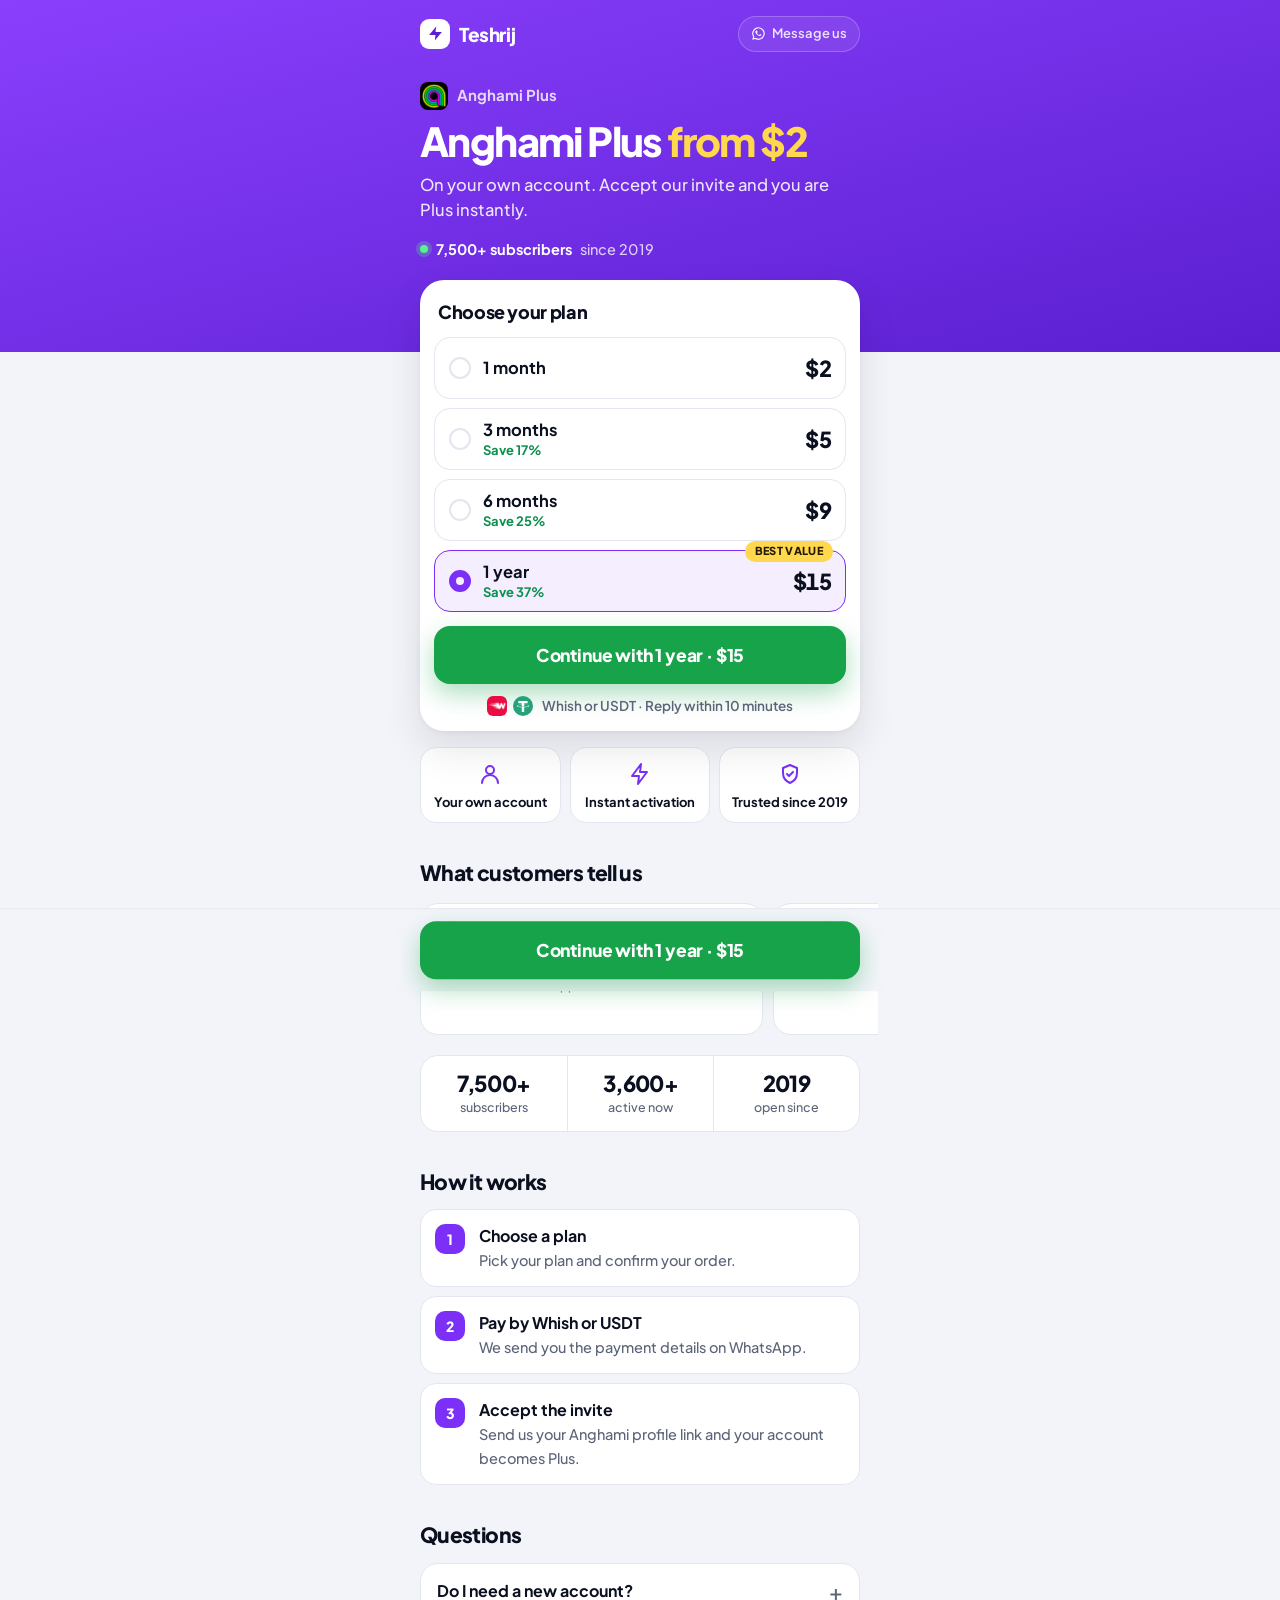
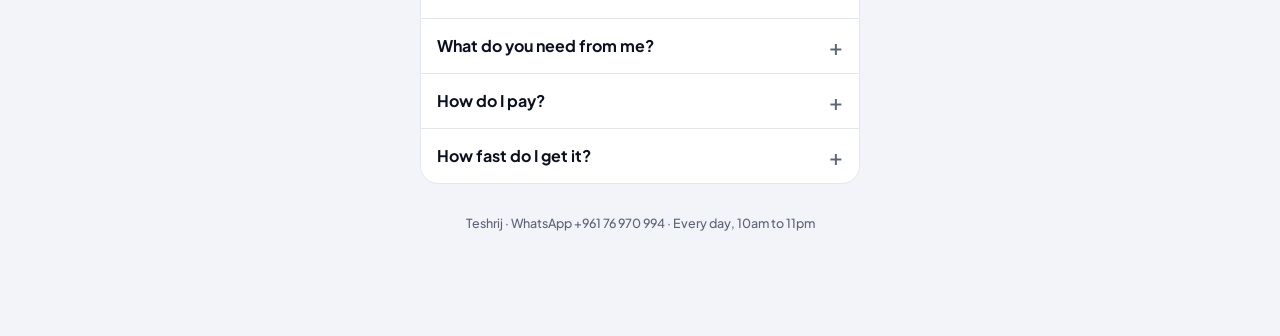
==== anghami.html @ 45667e6c "Publish Teshrij landing pages Co-Authored-By: Claude Opus 5.5 <noreply@anthropic.com>" ====
<!doctype html>
<html lang="en">
<head>
  <meta charset="utf-8">
  <meta name="viewport" content="width=device-width, initial-scale=1, viewport-fit=cover">
  <title>Anghami Plus from $2 | Teshrij</title>
  <meta name="description" content="Anghami Plus on your own account from $2: 1 month $2, 3 months $5, 6 months $9, 1 year $15. Order on WhatsApp.">
  <meta name="theme-color" content="#8a3ffc">
  <link rel="icon" href="data:image/svg+xml,%3Csvg xmlns='http://www.w3.org/2000/svg' viewBox='0 0 32 32'%3E%3Crect width='32' height='32' rx='8' fill='%230f71f2'/%3E%3Cpath transform='translate(4 4)' d='M13 2 3 14h9l-1 8 10-12h-9l1-8z' fill='%23fff'/%3E%3C/svg%3E">
  <link rel="preconnect" href="https://fonts.googleapis.com">
  <link rel="preconnect" href="https://fonts.gstatic.com" crossorigin>
  <link href="https://fonts.googleapis.com/css2?family=Plus+Jakarta+Sans:wght@500;600;700;800&display=swap" rel="stylesheet">
  <link rel="stylesheet" href="lp.css">

  <!-- TikTok Pixel Code Start (pixel "anghami") -->
  <script>
  !function (w, d, t) {
    w.TiktokAnalyticsObject=t;var ttq=w[t]=w[t]||[];ttq.methods=["page","track","identify","instances","debug","on","off","once","ready","alias","group","enableCookie","disableCookie","holdConsent","revokeConsent","grantConsent"],ttq.setAndDefer=function(t,e){t[e]=function(){t.push([e].concat(Array.prototype.slice.call(arguments,0)))}};for(var i=0;i<ttq.methods.length;i++)ttq.setAndDefer(ttq,ttq.methods[i]);ttq.instance=function(t){for(
  var e=ttq._i[t]||[],n=0;n<ttq.methods.length;n++)ttq.setAndDefer(e,ttq.methods[n]);return e},ttq.load=function(e,n){var r="https://analytics.tiktok.com/i18n/pixel/events.js",o=n&&n.partner;ttq._i=ttq._i||{},ttq._i[e]=[],ttq._i[e]._u=r,ttq._t=ttq._t||{},ttq._t[e]=+new Date,ttq._o=ttq._o||{},ttq._o[e]=n||{};n=document.createElement("script")
  ;n.type="text/javascript",n.async=!0,n.src=r+"?sdkid="+e+"&lib="+t;e=document.getElementsByTagName("script")[0];e.parentNode.insertBefore(n,e)};

    ttq.load('DBUCB0RC77UB463C5TT0');
    ttq.load('DBV30EBC77UCDH70T290'); // pixel "combined": receives everything
    ttq.page();
  }(window, document, 'ttq');
  </script>
  <!-- TikTok Pixel Code End -->
</head>
<body class="theme-anghami" data-product="anghami" data-name="Anghami Plus">
  <!-- Dark hero: who we are, what it is, what it costs, why trust us -->
  <header class="hero">
    <div class="wrap">
      <div class="top">
        <p class="brand"><span class="mark"><svg viewBox="0 0 24 24" aria-hidden="true"><path d="M13 2 3 14h9l-1 8 10-12h-9l1-8z"/></svg></span>Teshrij</p>
        <!-- the only way to chat without ordering -->
        <a class="msg" data-wa="Hello, can I know more about Anghami Plus?" href="https://wa.me/96176970994"><svg viewBox="0 0 24 24" aria-hidden="true"><path d="M12 2a10 10 0 0 0-8.6 15.1L2 22l5-1.3A10 10 0 1 0 12 2zm0 18.2c-1.5 0-3-.4-4.300-1.200l-.3-.2-3 .8.8-2.900-.2-.3A8.200 8.200 0 1 1 12 20.200zm4.500-6.100c-.2-.1-1.500-.700-1.700-.800-.2-.1-.4-.1-.6.1l-.8 1c-.1.2-.3.2-.5.1-1.400-.700-2.400-1.500-3.200-3-.2-.300 0-.4.1-.6l.4-.5.3-.5v-.5l-.8-1.900c-.2-.5-.4-.4-.6-.4h-.5c-.2 0-.5.1-.7.3-.900.900-1.100 2-.6 3.300a9.400 9.400 0 0 0 4.800 4.700c1.500.6 2.300.5 3 .3.6-.2 1.500-.800 1.700-1.400.1-.3.100-.6 0-.7l-.3-.2z"/></svg><span>Message us</span></a>
      </div>
      <p class="product"><img src="img/anghami.png" alt="" width="28" height="28">Anghami Plus</p>
      <h1>Anghami Plus <em>from $2</em></h1>
      <p class="lead">On your own account. Accept our invite and you are Plus instantly.</p>
      <p class="trust"><span class="dotlive"></span><b>7,500+ subscribers</b> since 2019</p>
    </div>
  </header>

  <main class="wrap">
    <!-- The plan card overlaps the hero, so prices are on the first screen -->
    <section class="buy" id="plans">
      <h2>Choose your plan</h2>
      <div class="plans" id="prices">
        <label class="plan">
          <input type="radio" name="plan" data-item="Anghami Plus (1 month, $2)" data-plan="1 month" data-short="1 month" data-value="2">
          <span class="box"><span class="dot"></span><span class="name">1 month</span><span class="price">$2</span></span>
        </label>
        <label class="plan">
          <input type="radio" name="plan" data-item="Anghami Plus (3 months, $5)" data-plan="3 months" data-short="3 months" data-value="5">
          <span class="box"><span class="dot"></span><span class="name">3 months<small class="save">Save 17%</small></span><span class="price">$5</span></span>
        </label>
        <label class="plan">
          <input type="radio" name="plan" data-item="Anghami Plus (6 months, $9)" data-plan="6 months" data-short="6 months" data-value="9">
          <span class="box"><span class="dot"></span><span class="name">6 months<small class="save">Save 25%</small></span><span class="price">$9</span></span>
        </label>
        <label class="plan">
          <input type="radio" name="plan" data-item="Anghami Plus (1 year, $15)" data-plan="1 year" data-short="1 year" data-value="15" checked>
          <span class="box"><span class="tag">Best value</span><span class="dot"></span><span class="name">1 year<small class="save">Save 37%</small></span><span class="price">$15</span></span>
        </label>
      </div>
      <button type="button" class="cta go" id="go">Continue</button>
      <p class="assure"><img src="img/whish.png" alt="" width="20" height="20"><img src="img/usdt.svg" alt="" width="20" height="20"><span>Whish or USDT · Reply within 10 minutes</span></p>
    </section>

    <ul class="benefits">
      <li><svg viewBox="0 0 24 24" aria-hidden="true"><circle cx="12" cy="8" r="4"/><path d="M4 21a8 8 0 0 1 16 0"/></svg><span>Your own account</span></li>
      <li><svg viewBox="0 0 24 24" aria-hidden="true"><path d="M13 2L4 14h7l-1 8 9-12h-7l1-8z"/></svg><span>Instant activation</span></li>
      <li><svg viewBox="0 0 24 24" aria-hidden="true"><path d="M12 3l7 3v5c0 4.5-3 8.3-7 10-4-1.7-7-5.5-7-10V6l7-3z"/><path d="M9 12l2 2 4-4"/></svg><span>Trusted since 2019</span></li>
    </ul>

    <h2>What customers tell us</h2>
    <!-- real messages from customers in our WhatsApp chats, names left out -->
    <div class="reviews">
      <figure><blockquote>Best customer service ever</blockquote><figcaption>Customer on WhatsApp · Oct 2025</figcaption></figure>
      <figure><blockquote>I really love your service, it's amazing</blockquote><figcaption>Customer on WhatsApp · Oct 2026</figcaption></figure>
      <figure><blockquote>Good customer service, I congratulate you. Very fast replies</blockquote><figcaption>Customer on WhatsApp · Jun 2026</figcaption></figure>
      <figure><blockquote>It's perfect, I am so glad for this membership</blockquote><figcaption>Customer on WhatsApp · Oct 2026</figcaption></figure>
    </div>

    <ul class="proof">
      <li><b>7,500+</b><span>subscribers</span></li>
      <li><b>3,600+</b><span>active now</span></li>
      <li><b>2019</b><span>open since</span></li>
    </ul>

    <h2>How it works</h2>
    <ol class="steps">
      <li><b>Choose a plan</b><span>Pick your plan and confirm your order.</span></li>
      <li><b>Pay by Whish or USDT</b><span>We send you the payment details on WhatsApp.</span></li>
      <li><b>Accept the invite</b><span>Send us your Anghami profile link and your account becomes Plus.</span></li>
    </ol>

    <h2>Questions</h2>
    <div class="faq">
      <details><summary>Do I need a new account?</summary><p>No. Plus is added to your own Anghami account.</p></details>
      <details><summary>What do you need from me?</summary><p>Only your Anghami profile link. We send you an invite, you accept it, and your account becomes Plus.</p></details>
      <details><summary>How do I pay?</summary><p>By Whish or USDT. We send you the payment details on WhatsApp.</p></details>
      <details><summary>How fast do I get it?</summary><p>We reply within 10 minutes between 10am and 11pm, and we send the invite right after payment.</p></details>
    </div>

    <footer>Teshrij · WhatsApp +961 76 970 994 · Every day, 10am to 11pm</footer>
  </main>

  <!-- the same button again, once the plan card's button is out of view -->
  <div class="bar hide" id="bar"><button type="button" class="cta go">Continue</button></div>

  <!-- order confirmation: the order is sent only after a payment method is chosen -->
  <div class="sheet" id="sheet" hidden>
    <div class="sheet-card" role="dialog" aria-modal="true" aria-labelledby="sheet-title">
      <h3 id="sheet-title">Confirm your order</h3>
      <p class="sum"><span id="s-item"></span><b id="s-price"></b></p>
      <p class="label">Pay with</p>
      <div class="pays" id="pays">
        <label><input type="radio" name="pay" value="Whish"><span><img src="img/whish.png" alt="" width="28" height="28">Whish</span></label>
        <label><input type="radio" name="pay" value="USDT"><span><img src="img/usdt.svg" alt="" width="28" height="28">USDT</span></label>
      </div>
      <p class="agree" id="s-agree"></p>
      <a id="send" class="cta wa off">
        <svg viewBox="0 0 24 24" aria-hidden="true"><path d="M12 2a10 10 0 0 0-8.6 15.1L2 22l5-1.3A10 10 0 1 0 12 2zm0 18.2c-1.5 0-3-.4-4.300-1.200l-.3-.2-3 .8.8-2.900-.2-.3A8.200 8.200 0 1 1 12 20.200zm4.500-6.100c-.2-.1-1.500-.700-1.700-.800-.2-.1-.4-.1-.6.1l-.8 1c-.1.2-.3.2-.5.1-1.400-.700-2.400-1.500-3.200-3-.2-.300 0-.4.1-.6l.4-.5.3-.5v-.5l-.8-1.900c-.2-.5-.4-.4-.6-.4h-.5c-.2 0-.5.1-.7.3-.900.900-1.100 2-.6 3.300a9.400 9.400 0 0 0 4.800 4.700c1.500.6 2.300.5 3 .3.6-.2 1.500-.800 1.700-1.400.1-.3.100-.6 0-.7l-.3-.2z"/></svg>
        <span>Confirm order on WhatsApp</span>
      </a>
      <button type="button" id="back" class="back">Back</button>
    </div>
  </div>

  <script src="lp.js"></script>
</body>
</html>
---- lp.css ----
/* Teshrij landing pages. Phone first. A dark hero carries the offer; the plan card overlaps it so the
   prices are on the first screen. <body class="theme-gpt | theme-anghami"> sets the product colours. */
:root {
  --bg: #f3f4f9;
  --card: #ffffff;
  --text: #0b1020;
  --muted: #5b6478;
  --line: #e3e6ef;
  --hero: #070a13;
  --wa: #16a34a;
  --price: #ffd84d;
  --good: #0b8f4d;
  --shadow: 0 2px 4px rgba(11, 16, 32, 0.04), 0 18px 40px rgba(11, 16, 32, 0.10);
  --font: "Plus Jakarta Sans", system-ui, -apple-system, "Segoe UI", Roboto, sans-serif;
}
/* one clear colour per page for the hero; green for the action, yellow for the price, on every page */
.theme-gpt { --a1: #1a7bff; --a2: #0a45c9; --accent: #0f71f2; --tint: rgba(15, 113, 242, 0.08); }
.theme-anghami { --a1: #8a3ffc; --a2: #5b1fd1; --accent: #7b2ff7; --tint: rgba(123, 47, 247, 0.08); }

@media (prefers-color-scheme: dark) {
  :root { --bg: #070a13; --card: #121a2c; --text: #f3f5fa; --muted: #98a2b7; --line: #25304a; --good: #3ddc84; --shadow: 0 18px 40px rgba(0, 0, 0, 0.45); }
  .theme-gpt { --accent: #5aa2ff; --tint: rgba(90, 162, 255, 0.14); }
  .theme-anghami { --accent: #b68cff; --tint: rgba(182, 140, 255, 0.14); }
}

* { box-sizing: border-box; margin: 0; -webkit-tap-highlight-color: transparent; }
html { scroll-behavior: smooth; }
body {
  background: var(--bg);
  color: var(--text);
  font: 500 16px/1.5 var(--font);
  -webkit-text-size-adjust: 100%;
  -webkit-font-smoothing: antialiased;
  min-height: 100vh;
  padding-bottom: calc(104px + env(safe-area-inset-bottom)); /* room for the bottom bar */
}
.wrap { max-width: 476px; margin: 0 auto; padding: 0 18px; }
button { font: inherit; }

/* ---- hero ---- */
.hero {
  background: linear-gradient(165deg, var(--a1), var(--a2));
  color: #fff;
  padding: 16px 0 92px;
}
.top { display: flex; align-items: center; justify-content: space-between; gap: 12px; }
.brand { display: flex; align-items: center; gap: 9px; font-weight: 800; font-size: 19px; letter-spacing: -0.02em; }
.brand .mark { display: grid; place-items: center; width: 30px; height: 30px; border-radius: 9px; background: #fff; }
.brand svg { width: 17px; height: 17px; fill: var(--a2); }
.msg {
  display: inline-flex; align-items: center; gap: 6px; padding: 7px 12px; border-radius: 99px;
  border: 1px solid rgba(255, 255, 255, 0.22); background: rgba(255, 255, 255, 0.08);
  color: rgba(255, 255, 255, 0.85); font-size: 13px; font-weight: 600; text-decoration: none;
}
.msg svg { width: 15px; height: 15px; fill: #fff; }
.product { display: flex; align-items: center; gap: 9px; margin-top: 30px; font-weight: 700; font-size: 15px; color: rgba(255, 255, 255, 0.8); }
.product img { width: 28px; height: 28px; border-radius: 8px; }
h1 { margin-top: 10px; font-size: 40px; line-height: 1.04; letter-spacing: -0.04em; font-weight: 800; text-wrap: balance; }
.hero .top + h1 { margin-top: 30px; }
h1 em { font-style: normal; color: var(--price); }
h1 .kind { display: block; }
.lead { margin-top: 12px; font-size: 16.5px; color: rgba(255, 255, 255, 0.88); text-wrap: pretty; }
.trust { display: flex; align-items: center; gap: 8px; margin-top: 16px; font-size: 14.5px; color: rgba(255, 255, 255, 0.78); }
.trust b { color: #fff; font-weight: 700; }
.dotlive { width: 8px; height: 8px; border-radius: 50%; background: #5cf08f; box-shadow: 0 0 0 4px rgba(92, 240, 143, 0.25); }

/* ---- plan card (overlaps the hero) ---- */
.buy { position: relative; margin-top: -72px; padding: 18px 14px 14px; background: var(--card); border-radius: 24px; box-shadow: var(--shadow); }
.buy h2 { margin: 0 4px; font-size: 18px; font-weight: 800; letter-spacing: -0.02em; text-transform: none; color: var(--text); }
.plans { margin-top: 12px; display: grid; gap: 9px; }
.plan { display: block; position: relative; cursor: pointer; }
.plan input { position: absolute; inset: 0; width: 100%; height: 100%; margin: 0; opacity: 0; cursor: pointer; }
.plan .box {
  position: relative; display: flex; align-items: center; gap: 12px; min-height: 62px; padding: 10px 14px;
  border: 1.5px solid var(--line); border-radius: 16px; transition: border-color 0.15s, background-color 0.15s;
}
.plan .dot { flex: none; width: 22px; height: 22px; border-radius: 50%; border: 2px solid var(--line); transition: border-color 0.15s, border-width 0.15s; }
.plan .name { flex: 1; min-width: 0; font-weight: 700; font-size: 16.5px; line-height: 1.25; }
.plan .name small { display: block; font-weight: 500; font-size: 13px; color: var(--muted); margin-top: 1px; }
.plan .name .save { color: var(--good); font-weight: 700; }
.plan .price { font-weight: 800; font-size: 22px; letter-spacing: -0.03em; font-variant-numeric: tabular-nums; }
.plan .tag {
  position: absolute; top: -10px; right: 12px; padding: 2px 10px; border-radius: 99px;
  background: var(--price); color: #231a00; font-size: 11px; font-weight: 800; letter-spacing: 0.03em; text-transform: uppercase;
}
.plan input:checked + .box { border-color: var(--accent); background: var(--tint); }
.plan input:checked + .box .dot { border-color: var(--accent); border-width: 7px; }
.plan input:focus-visible + .box { outline: 2px solid var(--accent); outline-offset: 2px; }
.or { margin: 6px 4px -2px; font-size: 13px; font-weight: 700; color: var(--muted); }

/* ---- buttons ---- */
.cta {
  display: flex; align-items: center; justify-content: center; gap: 10px; width: 100%; min-height: 58px; padding: 0 16px;
  border: 0; border-radius: 16px; cursor: pointer; text-decoration: none;
  background: var(--wa); color: #fff;
  font-weight: 800; font-size: 17.5px; letter-spacing: -0.01em;
  box-shadow: 0 10px 24px rgba(22, 163, 74, 0.35);
  transition: transform 0.1s;
}
.cta:active { transform: scale(0.98); }
.cta svg { flex: none; width: 24px; height: 24px; fill: currentColor; }
.buy .cta { margin-top: 14px; }
.cta.off { background: var(--line); color: var(--muted); box-shadow: none; }
.cta.off svg { display: none; }
.assure { display: flex; align-items: center; justify-content: center; gap: 6px; margin-top: 12px; color: var(--muted); font-size: 13.5px; font-weight: 600; }
.assure img { width: 20px; height: 20px; border-radius: 6px; }
.assure span { margin-left: 3px; }

/* ---- benefits ---- */
.benefits { list-style: none; padding: 0; margin-top: 16px; display: grid; grid-template-columns: repeat(3, 1fr); gap: 9px; }
.benefits li { padding: 14px 8px 12px; background: var(--card); border: 1px solid var(--line); border-radius: 16px; text-align: center; font-size: 13px; font-weight: 700; line-height: 1.3; }
.benefits svg { display: block; width: 24px; height: 24px; margin: 0 auto 8px; fill: none; stroke: var(--accent); stroke-width: 2; stroke-linecap: round; stroke-linejoin: round; }

/* ---- section titles ---- */
main > h2 { margin-top: 34px; font-size: 21px; font-weight: 800; letter-spacing: -0.03em; }

/* ---- reviews: swipe sideways ---- */
.reviews { display: flex; gap: 10px; margin: 12px -18px 0; padding: 2px 18px 6px; overflow-x: auto; scroll-snap-type: x mandatory; scrollbar-width: none; }
.reviews::-webkit-scrollbar { display: none; }
.reviews figure { flex: 0 0 78%; scroll-snap-align: center; padding: 16px; background: var(--card); border: 1px solid var(--line); border-radius: 18px; }
.reviews figure::before { content: "\201C"; display: block; height: 26px; font-size: 44px; line-height: 1; font-weight: 800; color: var(--accent); }
.reviews blockquote { font-weight: 700; font-size: 16px; line-height: 1.4; }
.reviews figcaption { margin-top: 8px; color: var(--muted); font-size: 12.5px; }

/* ---- numbers ---- */
.proof { list-style: none; padding: 0; margin-top: 14px; display: grid; grid-template-columns: repeat(3, 1fr); background: var(--card); border: 1px solid var(--line); border-radius: 18px; }
.proof li { padding: 14px 6px; text-align: center; }
.proof li + li { border-left: 1px solid var(--line); }
.proof b { display: block; font-size: 22px; font-weight: 800; letter-spacing: -0.03em; line-height: 1.2; }
.proof span { display: block; color: var(--muted); font-size: 12.5px; margin-top: 2px; }

/* ---- how it works ---- */
.steps { list-style: none; padding: 0; margin-top: 12px; display: grid; gap: 9px; counter-reset: step; }
.steps li { position: relative; padding: 14px 16px 14px 58px; background: var(--card); border: 1px solid var(--line); border-radius: 16px; counter-increment: step; }
.steps li::before {
  content: counter(step); position: absolute; left: 14px; top: 14px; width: 30px; height: 30px; border-radius: 10px;
  background: var(--accent); color: #fff; font-weight: 800; font-size: 14px; display: grid; place-items: center;
}
.steps b { display: block; font-weight: 700; }
.steps span { color: var(--muted); font-size: 14.5px; }

/* ---- questions ---- */
.faq { margin-top: 12px; background: var(--card); border: 1px solid var(--line); border-radius: 18px; overflow: hidden; }
.faq details + details { border-top: 1px solid var(--line); }
.faq summary { display: flex; align-items: center; justify-content: space-between; gap: 12px; padding: 15px 16px; font-weight: 700; cursor: pointer; list-style: none; }
.faq summary::-webkit-details-marker { display: none; }
.faq summary::after { content: "+"; flex: none; color: var(--muted); font-size: 22px; font-weight: 500; line-height: 1; }
.faq details[open] summary::after { content: "\2212"; }
.faq p { padding: 0 16px 16px; color: var(--muted); font-size: 15px; }

footer { margin-top: 30px; color: var(--muted); font-size: 12.5px; text-align: center; }

/* ---- services list ---- */
.list.services { padding: 6px 4px; }
.row { display: flex; align-items: center; gap: 12px; min-height: 62px; padding: 9px 12px; text-decoration: none; color: inherit; border-radius: 14px; }
.row + .row { border-top: 1px solid var(--line); border-radius: 0; }
.row:active { background: var(--tint); }
.row img { flex: none; width: 40px; height: 40px; border-radius: 11px; object-fit: cover; box-shadow: 0 0 0 1px var(--line); }
.row .name { flex: 1; min-width: 0; font-weight: 700; font-size: 16.5px; line-height: 1.25; }
.row .name small { display: block; font-weight: 500; font-size: 13px; color: var(--muted); }
.row .go { flex: none; padding: 7px 12px; border-radius: 99px; background: var(--tint); color: var(--accent); font-weight: 700; font-size: 13.5px; }
.row[data-wa] .go { padding: 7px 9px; background: rgba(31, 170, 85, 0.12); color: var(--good); font-size: 12px; white-space: nowrap; }
/* the long WhatsApp label needs room on narrow phones */
.list.services .row { gap: 10px; padding: 9px 8px; }
.list.services .row img { width: 36px; height: 36px; border-radius: 10px; }
.list.services .row .name { font-size: 15.5px; }

/* ---- bottom bar ---- */
.bar {
  position: fixed; left: 0; right: 0; bottom: 0; z-index: 5;
  padding: 12px 18px calc(12px + env(safe-area-inset-bottom));
  background: var(--bg); border-top: 1px solid var(--line); transition: transform 0.2s ease-out;
}
.bar.hide { transform: translateY(110%); }
.bar > * { max-width: 440px; margin-left: auto; margin-right: auto; }

/* ---- order confirmation (bottom sheet) ---- */
[hidden] { display: none !important; }
.sheet { position: fixed; inset: 0; z-index: 10; display: flex; align-items: flex-end; justify-content: center; background: rgba(4, 6, 12, 0.62); animation: fade 0.15s; }
.sheet-card { width: 100%; max-width: 476px; padding: 24px 18px calc(12px + env(safe-area-inset-bottom)); background: var(--card); border-radius: 26px 26px 0 0; animation: rise 0.22s ease-out; }
.sheet h3 { font-size: 22px; font-weight: 800; letter-spacing: -0.03em; }
.sum { display: flex; align-items: center; justify-content: space-between; gap: 12px; margin-top: 14px; padding: 14px 16px; border-radius: 16px; background: var(--tint); font-weight: 700; }
.sum b { font-size: 26px; font-weight: 800; letter-spacing: -0.03em; }
.label { margin-top: 18px; font-weight: 800; }
.pays { display: grid; grid-template-columns: 1fr 1fr; gap: 10px; margin-top: 8px; }
.pays.nudge { animation: nudge 0.4s; }
.pays label { position: relative; cursor: pointer; }
.pays input { position: absolute; inset: 0; width: 100%; height: 100%; margin: 0; opacity: 0; cursor: pointer; }
.pays span { display: flex; align-items: center; justify-content: center; gap: 9px; min-height: 58px; border: 1.5px solid var(--line); border-radius: 16px; font-weight: 800; font-size: 17px; }
.pays img { width: 28px; height: 28px; border-radius: 8px; }
.pays input:checked + span { border-color: var(--accent); background: var(--tint); }
.pays input:focus-visible + span { outline: 2px solid var(--accent); outline-offset: 2px; }
.agree { margin: 14px 0 12px; color: var(--muted); font-size: 14px; text-align: center; }
.back { display: block; width: 100%; margin-top: 4px; padding: 12px; background: none; border: 0; color: var(--muted); font-size: 15px; font-weight: 700; cursor: pointer; }
@keyframes fade { from { opacity: 0; } }
@keyframes rise { from { transform: translateY(24px); opacity: 0; } }
@keyframes nudge { 25% { transform: translateX(-6px); } 75% { transform: translateX(6px); } }

@media (prefers-reduced-motion: reduce) {
  * { animation: none !important; transition: none !important; }
  html { scroll-behavior: auto; }
}
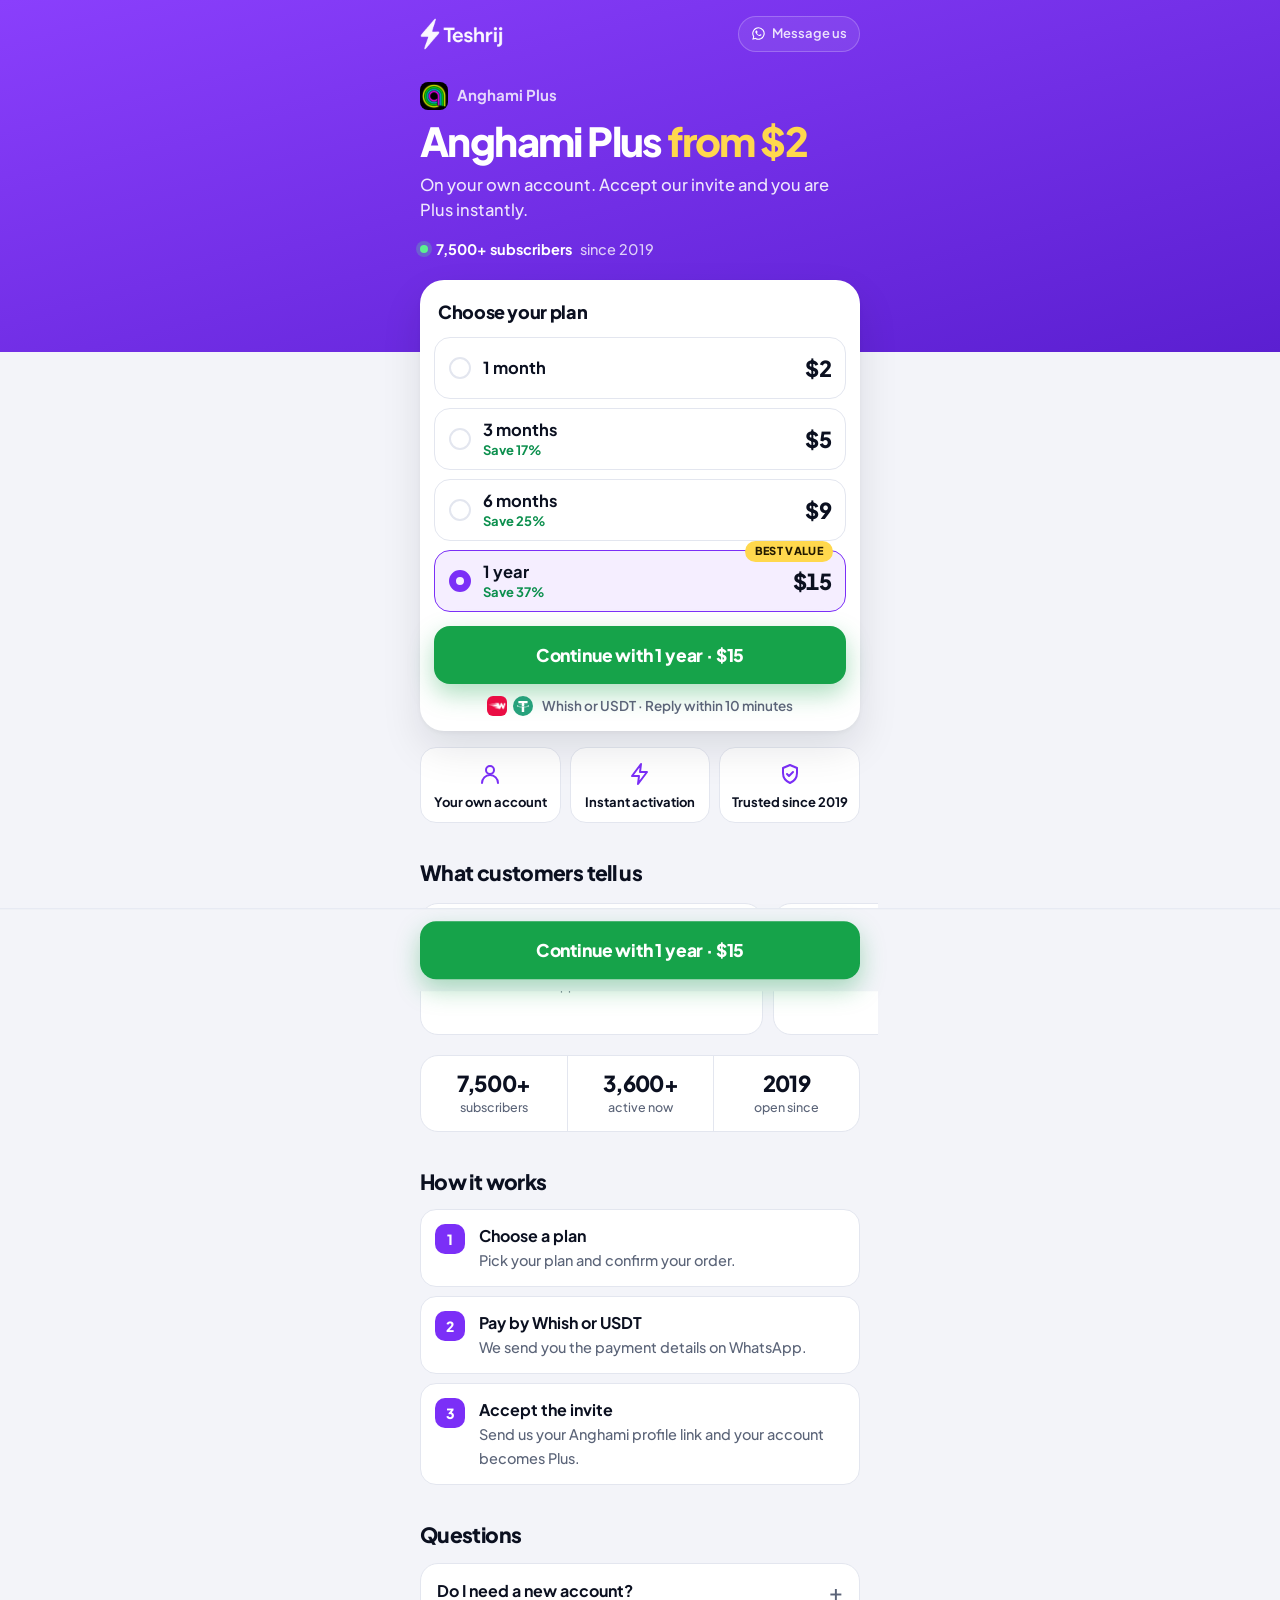
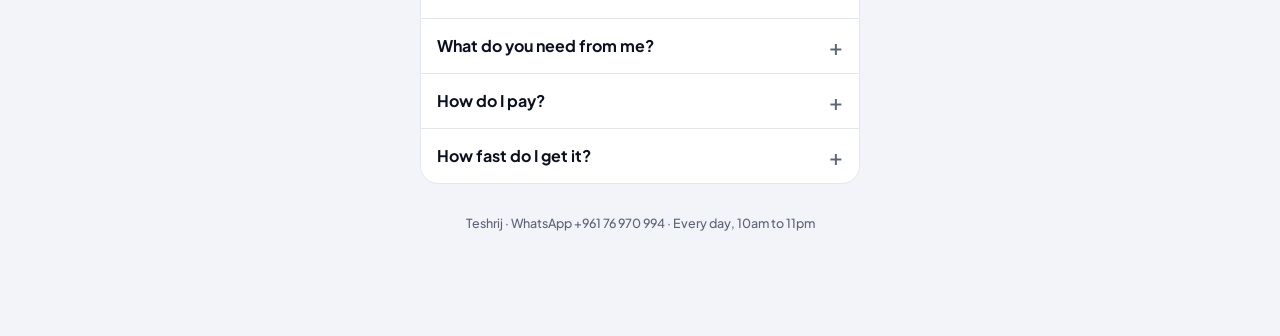
==== commit 878e77c0: "Services page without brand logos or prices, shared plans labelled, real logo - services.html / inde" ====
--- a/anghami.html
+++ b/anghami.html
@@ -31,7 +31,7 @@
   <header class="hero">
     <div class="wrap">
       <div class="top">
-        <p class="brand"><span class="mark"><svg viewBox="0 0 24 24" aria-hidden="true"><path d="M13 2 3 14h9l-1 8 10-12h-9l1-8z"/></svg></span>Teshrij</p>
+        <p class="brand"><img class="logo" src="img/teshrij-logo-white.png" alt="Teshrij" width="83" height="32"></p>
         <!-- the only way to chat without ordering -->
         <a class="msg" data-wa="Hello, can I know more about Anghami Plus?" href="https://wa.me/96176970994"><svg viewBox="0 0 24 24" aria-hidden="true"><path d="M12 2a10 10 0 0 0-8.6 15.1L2 22l5-1.3A10 10 0 1 0 12 2zm0 18.2c-1.5 0-3-.4-4.300-1.200l-.3-.2-3 .8.8-2.900-.2-.3A8.200 8.200 0 1 1 12 20.200zm4.500-6.100c-.2-.1-1.500-.700-1.700-.800-.2-.1-.4-.1-.6.1l-.8 1c-.1.2-.3.2-.5.1-1.400-.700-2.400-1.500-3.200-3-.2-.300 0-.4.1-.6l.4-.5.3-.5v-.5l-.8-1.900c-.2-.5-.4-.4-.6-.4h-.5c-.2 0-.5.1-.7.3-.900.900-1.100 2-.6 3.300a9.400 9.400 0 0 0 4.800 4.700c1.500.6 2.300.5 3 .3.6-.2 1.500-.800 1.700-1.400.1-.3.100-.6 0-.7l-.3-.2z"/></svg><span>Message us</span></a>
       </div>
--- a/lp.css
+++ b/lp.css
@@ -47,6 +47,7 @@
 .brand { display: flex; align-items: center; gap: 9px; font-weight: 800; font-size: 19px; letter-spacing: -0.02em; }
 .brand .mark { display: grid; place-items: center; width: 30px; height: 30px; border-radius: 9px; background: #fff; }
 .brand svg { width: 17px; height: 17px; fill: var(--a2); }
+.brand .logo { display: block; height: 32px; width: auto; }
 .msg {
   display: inline-flex; align-items: center; gap: 6px; padding: 7px 12px; border-radius: 99px;
   border: 1px solid rgba(255, 255, 255, 0.22); background: rgba(255, 255, 255, 0.08);
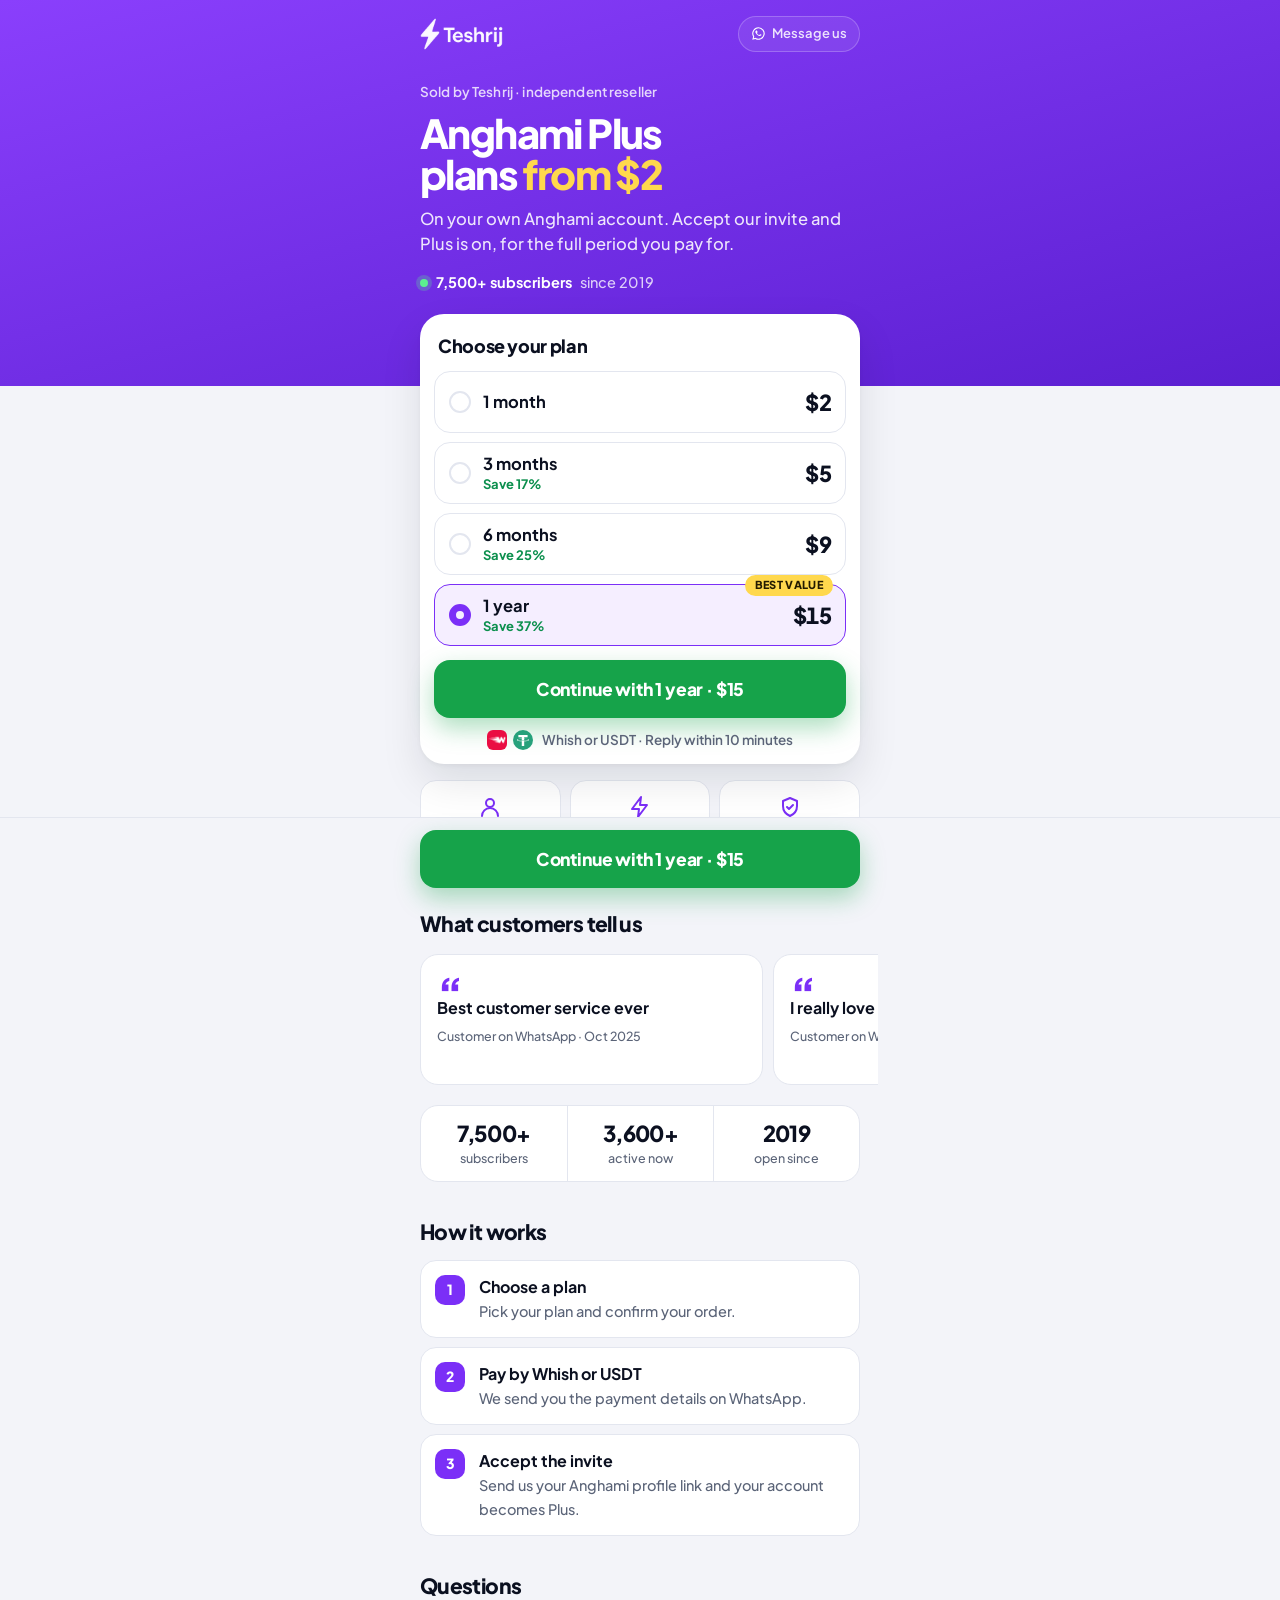
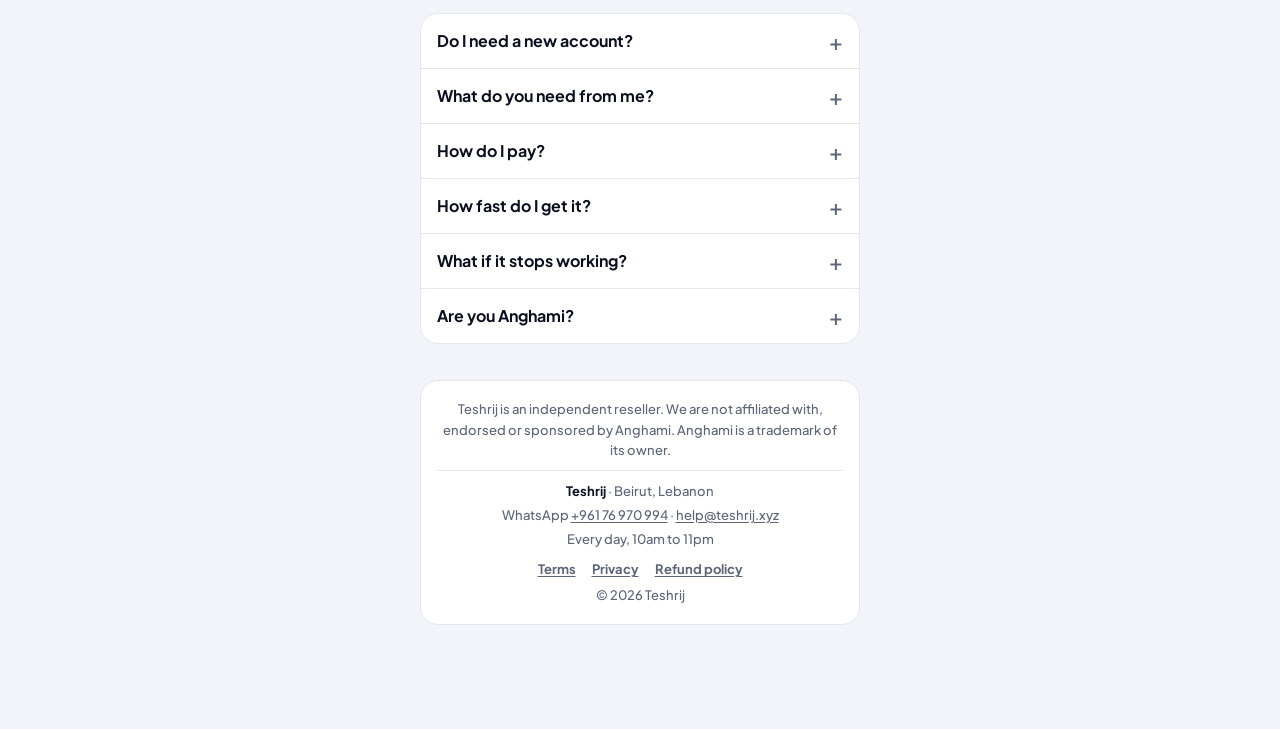
==== commit 238a3ac9: "Landing pages: TikTok ad policy pass No third-party logos, Teshrij-first titles, independent-reselle" ====
--- a/anghami.html
+++ b/anghami.html
@@ -3,8 +3,8 @@
 <head>
   <meta charset="utf-8">
   <meta name="viewport" content="width=device-width, initial-scale=1, viewport-fit=cover">
-  <title>Anghami Plus from $2 | Teshrij</title>
-  <meta name="description" content="Anghami Plus on your own account from $2: 1 month $2, 3 months $5, 6 months $9, 1 year $15. Order on WhatsApp.">
+  <title>Teshrij | Anghami Plus plans from $2</title>
+  <meta name="description" content="Teshrij, an independent reseller in Beirut since 2019. Anghami Plus on your own account: 1 month $2, 3 months $5, 6 months $9, 1 year $15. Order on WhatsApp.">
   <meta name="theme-color" content="#8a3ffc">
   <link rel="icon" href="data:image/svg+xml,%3Csvg xmlns='http://www.w3.org/2000/svg' viewBox='0 0 32 32'%3E%3Crect width='32' height='32' rx='8' fill='%230f71f2'/%3E%3Cpath transform='translate(4 4)' d='M13 2 3 14h9l-1 8 10-12h-9l1-8z' fill='%23fff'/%3E%3C/svg%3E">
   <link rel="preconnect" href="https://fonts.googleapis.com">
@@ -25,6 +25,15 @@
   }(window, document, 'ttq');
   </script>
   <!-- TikTok Pixel Code End -->
+  <!-- Meta Pixel OFF since 2026-11-23 (owner): Meta gets only WhatsApp-ad messages and sales, server side.
+  <script>
+  !function(f,b,e,v,n,t,s){if(f.fbq)return;n=f.fbq=function(){n.callMethod?
+  n.callMethod.apply(n,arguments):n.queue.push(arguments)};if(!f._fbq)f._fbq=n;
+  n.push=n;n.loaded=!0;n.version='2.0';n.queue=[];t=b.createElement(e);t.async=!0;
+  t.src=v;s=b.getElementsByTagName(e)[0];s.parentNode.insertBefore(t,s)}(window,
+  document,'script','https://connect.facebook.net/en_US/fbevents.js');
+  </script>
+  -->
 </head>
 <body class="theme-anghami" data-product="anghami" data-name="Anghami Plus">
   <!-- Dark hero: who we are, what it is, what it costs, why trust us -->
@@ -35,9 +44,9 @@
         <!-- the only way to chat without ordering -->
         <a class="msg" data-wa="Hello, can I know more about Anghami Plus?" href="https://wa.me/96176970994"><svg viewBox="0 0 24 24" aria-hidden="true"><path d="M12 2a10 10 0 0 0-8.6 15.1L2 22l5-1.3A10 10 0 1 0 12 2zm0 18.2c-1.5 0-3-.4-4.300-1.200l-.3-.2-3 .8.8-2.900-.2-.3A8.200 8.200 0 1 1 12 20.200zm4.500-6.100c-.2-.1-1.500-.700-1.700-.800-.2-.1-.4-.1-.6.1l-.8 1c-.1.2-.3.2-.5.1-1.400-.700-2.400-1.500-3.200-3-.2-.300 0-.4.1-.6l.4-.5.3-.5v-.5l-.8-1.900c-.2-.5-.4-.4-.6-.4h-.5c-.2 0-.5.1-.7.3-.900.900-1.100 2-.6 3.300a9.400 9.400 0 0 0 4.800 4.700c1.500.6 2.300.5 3 .3.6-.2 1.500-.800 1.700-1.400.1-.3.100-.6 0-.7l-.3-.2z"/></svg><span>Message us</span></a>
       </div>
-      <p class="product"><img src="img/anghami.png" alt="" width="28" height="28">Anghami Plus</p>
-      <h1>Anghami Plus <em>from $2</em></h1>
-      <p class="lead">On your own account. Accept our invite and you are Plus instantly.</p>
+      <p class="product">Sold by Teshrij · independent reseller</p>
+      <h1>Anghami Plus plans <em>from $2</em></h1>
+      <p class="lead">On your own Anghami account. Accept our invite and Plus is on, for the full period you pay for.</p>
       <p class="trust"><span class="dotlive"></span><b>7,500+ subscribers</b> since 2019</p>
     </div>
   </header>
@@ -70,7 +79,7 @@
 
     <ul class="benefits">
       <li><svg viewBox="0 0 24 24" aria-hidden="true"><circle cx="12" cy="8" r="4"/><path d="M4 21a8 8 0 0 1 16 0"/></svg><span>Your own account</span></li>
-      <li><svg viewBox="0 0 24 24" aria-hidden="true"><path d="M13 2L4 14h7l-1 8 9-12h-7l1-8z"/></svg><span>Instant activation</span></li>
+      <li><svg viewBox="0 0 24 24" aria-hidden="true"><path d="M13 2L4 14h7l-1 8 9-12h-7l1-8z"/></svg><span>On once you accept</span></li>
       <li><svg viewBox="0 0 24 24" aria-hidden="true"><path d="M12 3l7 3v5c0 4.5-3 8.3-7 10-4-1.7-7-5.5-7-10V6l7-3z"/><path d="M9 12l2 2 4-4"/></svg><span>Trusted since 2019</span></li>
     </ul>
 
@@ -102,9 +111,18 @@
       <details><summary>What do you need from me?</summary><p>Only your Anghami profile link. We send you an invite, you accept it, and your account becomes Plus.</p></details>
       <details><summary>How do I pay?</summary><p>By Whish or USDT. We send you the payment details on WhatsApp.</p></details>
       <details><summary>How fast do I get it?</summary><p>We reply within 10 minutes between 10am and 11pm, and we send the invite right after payment.</p></details>
+      <details><summary>What if it stops working?</summary><p>Message us. For the whole period you paid for, we fix it, send a new invite, or add the days you lost. See our <a href="refund.html">refund policy</a>.</p></details>
+      <details><summary>Are you Anghami?</summary><p>No. Teshrij is an independent reseller based in Beirut. We are not affiliated with, endorsed or sponsored by Anghami.</p></details>
     </div>
 
-    <footer>Teshrij · WhatsApp +961 76 970 994 · Every day, 10am to 11pm</footer>
+    <footer class="site">
+      <p class="disclaimer">Teshrij is an independent reseller. We are not affiliated with, endorsed or sponsored by Anghami. Anghami is a trademark of its owner.</p>
+      <p><b>Teshrij</b> · Beirut, Lebanon</p>
+      <p>WhatsApp <a href="https://wa.me/96176970994">+961 76 970 994</a> · <a href="mailto:help@teshrij.xyz">help@teshrij.xyz</a></p>
+      <p>Every day, 10am to 11pm</p>
+      <nav><a href="terms.html">Terms</a><a href="privacy.html">Privacy</a><a href="refund.html">Refund policy</a></nav>
+      <p>© 2026 Teshrij</p>
+    </footer>
   </main>
 
   <!-- the same button again, once the plan card's button is out of view -->
--- a/lp.css
+++ b/lp.css
@@ -150,6 +150,30 @@
 .faq p { padding: 0 16px 16px; color: var(--muted); font-size: 15px; }
 
 footer { margin-top: 30px; color: var(--muted); font-size: 12.5px; text-align: center; }
+/* business details, disclaimer and policy links: TikTok asks for them on every landing page */
+footer.site { margin-top: 36px; padding: 18px 16px; background: var(--card); border: 1px solid var(--line); border-radius: 18px; font-size: 13px; line-height: 1.55; }
+footer.site p + p { margin-top: 4px; }
+footer.site b { color: var(--text); }
+footer.site a { color: inherit; text-decoration: underline; text-underline-offset: 2px; }
+footer.site .disclaimer { margin-bottom: 10px; padding-bottom: 10px; border-bottom: 1px solid var(--line); }
+footer.site nav { display: flex; justify-content: center; flex-wrap: wrap; gap: 4px 16px; margin: 10px 0 6px; font-weight: 700; }
+.faq p a { color: var(--accent); }
+.hero .who { margin-top: 6px; font-size: 13.5px; color: rgba(255, 255, 255, 0.72); }
+.product { font-size: 13.5px; font-weight: 600; letter-spacing: 0.01em; }
+
+/* ---- policy pages (terms, privacy, refund) ---- */
+.legal-hero { padding-bottom: 28px; }
+.legal-hero h1 { font-size: 32px; margin-top: 26px; }
+.legal-hero .lead { font-size: 15px; }
+.legal { margin-top: 18px; padding: 20px 18px; background: var(--card); border: 1px solid var(--line); border-radius: 20px; }
+.legal h2 { margin-top: 22px; font-size: 17px; font-weight: 800; letter-spacing: -0.02em; }
+.legal h2:first-child { margin-top: 0; }
+.legal p, .legal li { margin-top: 8px; color: var(--muted); font-size: 15px; }
+.legal ul { padding-left: 20px; }
+.legal b { color: var(--text); }
+.legal a { color: var(--accent); }
+.back-link { display: inline-block; margin-top: 18px; color: var(--accent); font-weight: 700; text-decoration: none; }
+body.page-legal { padding-bottom: 24px; }
 
 /* ---- services list ---- */
 .list.services { padding: 6px 4px; }
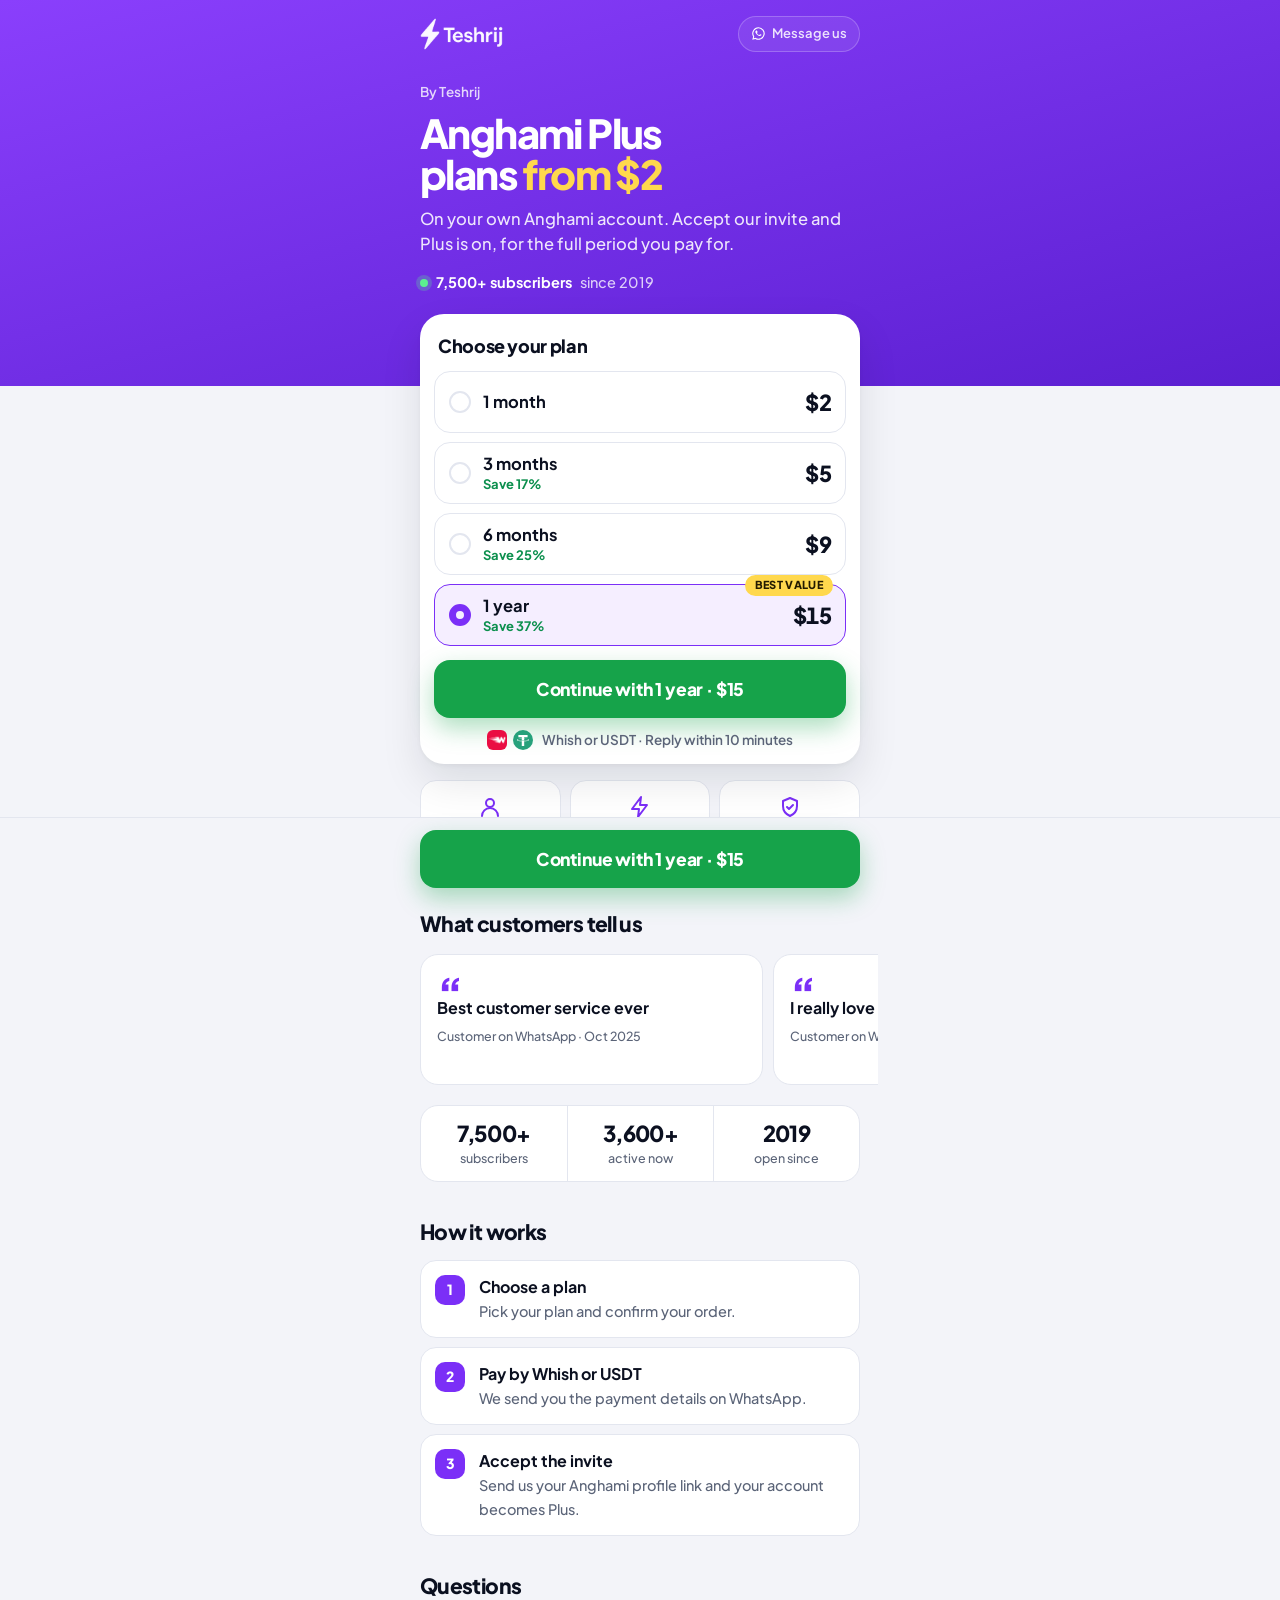
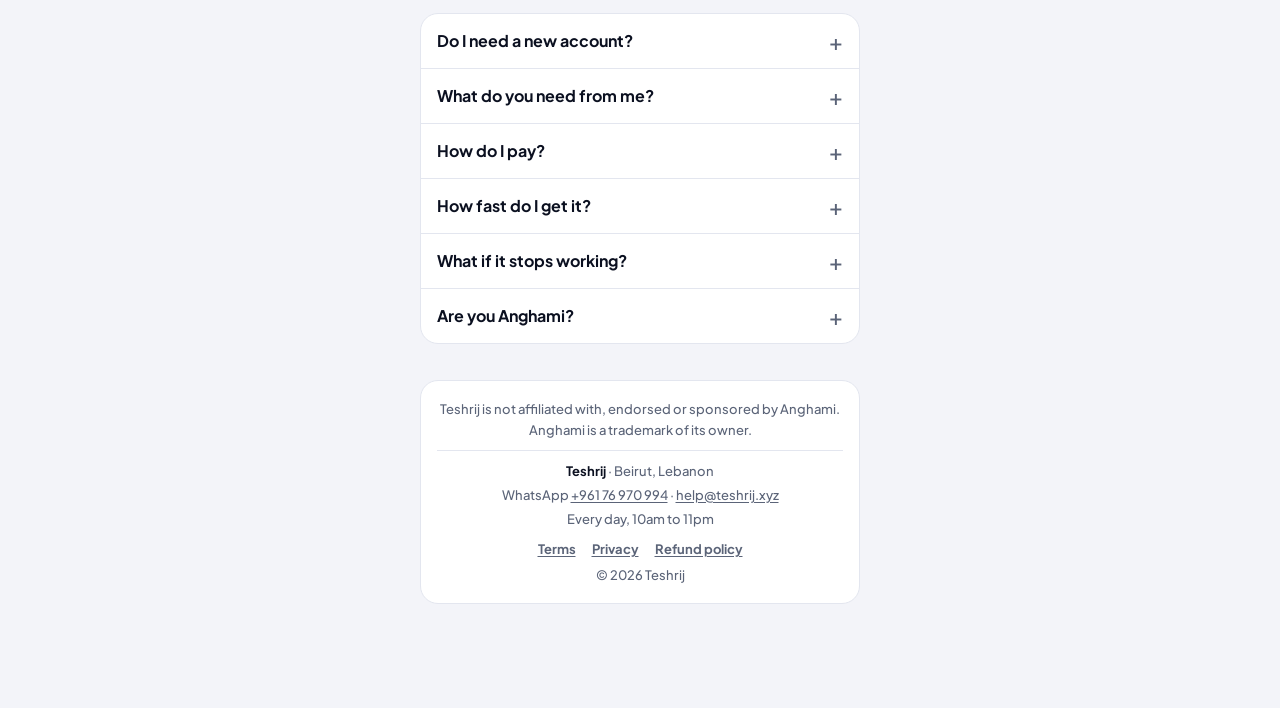
==== commit 67d07006: "Landing pages: plainer wording, shorter privacy policy, no-affiliation lines kept Co-Authored-By: Cl" ====
--- a/anghami.html
+++ b/anghami.html
@@ -4,7 +4,7 @@
   <meta charset="utf-8">
   <meta name="viewport" content="width=device-width, initial-scale=1, viewport-fit=cover">
   <title>Teshrij | Anghami Plus plans from $2</title>
-  <meta name="description" content="Teshrij, an independent reseller in Beirut since 2019. Anghami Plus on your own account: 1 month $2, 3 months $5, 6 months $9, 1 year $15. Order on WhatsApp.">
+  <meta name="description" content="Teshrij, Beirut, since 2019. Anghami Plus on your own account: 1 month $2, 3 months $5, 6 months $9, 1 year $15. Order on WhatsApp.">
   <meta name="theme-color" content="#8a3ffc">
   <link rel="icon" href="data:image/svg+xml,%3Csvg xmlns='http://www.w3.org/2000/svg' viewBox='0 0 32 32'%3E%3Crect width='32' height='32' rx='8' fill='%230f71f2'/%3E%3Cpath transform='translate(4 4)' d='M13 2 3 14h9l-1 8 10-12h-9l1-8z' fill='%23fff'/%3E%3C/svg%3E">
   <link rel="preconnect" href="https://fonts.googleapis.com">
@@ -44,7 +44,7 @@
         <!-- the only way to chat without ordering -->
         <a class="msg" data-wa="Hello, can I know more about Anghami Plus?" href="https://wa.me/96176970994"><svg viewBox="0 0 24 24" aria-hidden="true"><path d="M12 2a10 10 0 0 0-8.6 15.1L2 22l5-1.3A10 10 0 1 0 12 2zm0 18.2c-1.5 0-3-.4-4.300-1.200l-.3-.2-3 .8.8-2.900-.2-.3A8.200 8.200 0 1 1 12 20.200zm4.500-6.100c-.2-.1-1.500-.700-1.700-.800-.2-.1-.4-.1-.6.1l-.8 1c-.1.2-.3.2-.5.1-1.400-.700-2.400-1.500-3.200-3-.2-.300 0-.4.1-.6l.4-.5.3-.5v-.5l-.8-1.900c-.2-.5-.4-.4-.6-.4h-.5c-.2 0-.5.1-.7.3-.900.900-1.100 2-.6 3.300a9.400 9.400 0 0 0 4.800 4.700c1.500.6 2.300.5 3 .3.6-.2 1.500-.800 1.700-1.400.1-.3.100-.6 0-.7l-.3-.2z"/></svg><span>Message us</span></a>
       </div>
-      <p class="product">Sold by Teshrij · independent reseller</p>
+      <p class="product">By Teshrij</p>
       <h1>Anghami Plus plans <em>from $2</em></h1>
       <p class="lead">On your own Anghami account. Accept our invite and Plus is on, for the full period you pay for.</p>
       <p class="trust"><span class="dotlive"></span><b>7,500+ subscribers</b> since 2019</p>
@@ -112,11 +112,11 @@
       <details><summary>How do I pay?</summary><p>By Whish or USDT. We send you the payment details on WhatsApp.</p></details>
       <details><summary>How fast do I get it?</summary><p>We reply within 10 minutes between 10am and 11pm, and we send the invite right after payment.</p></details>
       <details><summary>What if it stops working?</summary><p>Message us. For the whole period you paid for, we fix it, send a new invite, or add the days you lost. See our <a href="refund.html">refund policy</a>.</p></details>
-      <details><summary>Are you Anghami?</summary><p>No. Teshrij is an independent reseller based in Beirut. We are not affiliated with, endorsed or sponsored by Anghami.</p></details>
+      <details><summary>Are you Anghami?</summary><p>No. Teshrij is not affiliated with, endorsed or sponsored by Anghami.</p></details>
     </div>
 
     <footer class="site">
-      <p class="disclaimer">Teshrij is an independent reseller. We are not affiliated with, endorsed or sponsored by Anghami. Anghami is a trademark of its owner.</p>
+      <p class="disclaimer">Teshrij is not affiliated with, endorsed or sponsored by Anghami. Anghami is a trademark of its owner.</p>
       <p><b>Teshrij</b> · Beirut, Lebanon</p>
       <p>WhatsApp <a href="https://wa.me/96176970994">+961 76 970 994</a> · <a href="mailto:help@teshrij.xyz">help@teshrij.xyz</a></p>
       <p>Every day, 10am to 11pm</p>
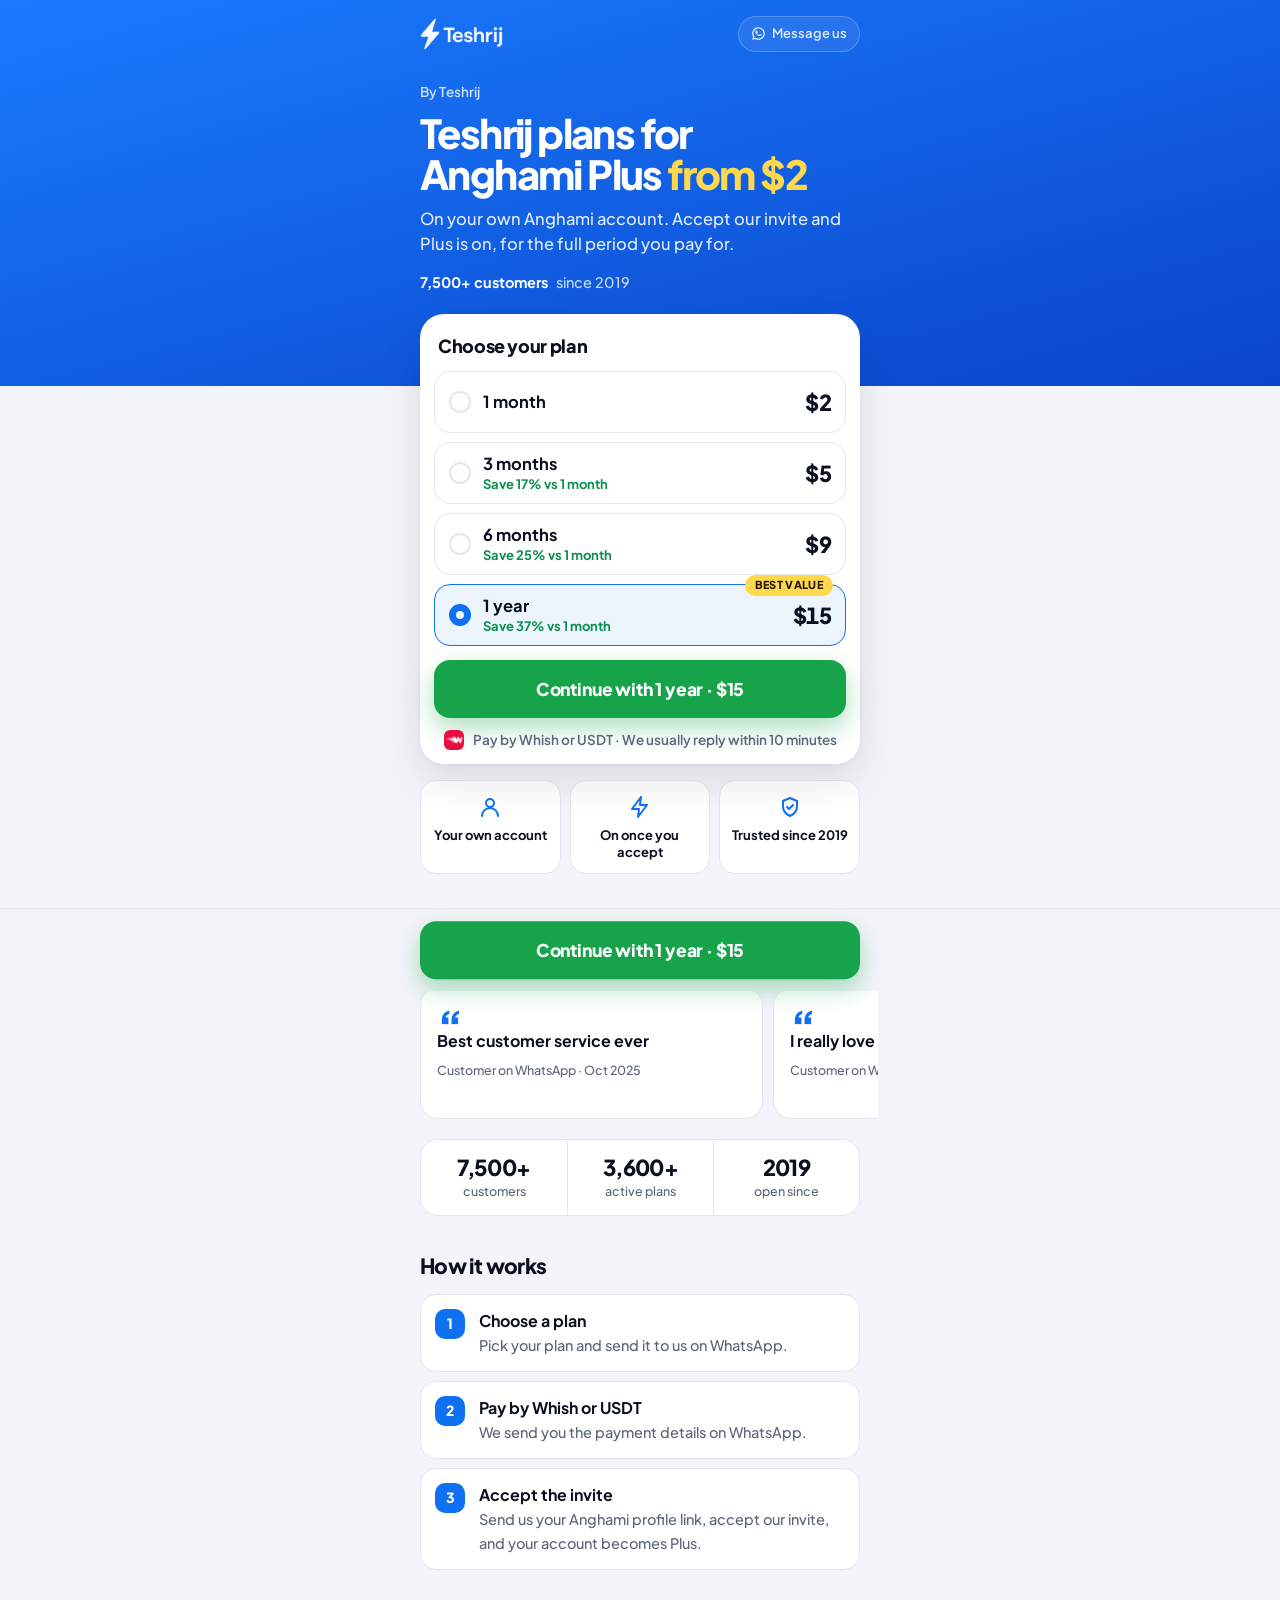
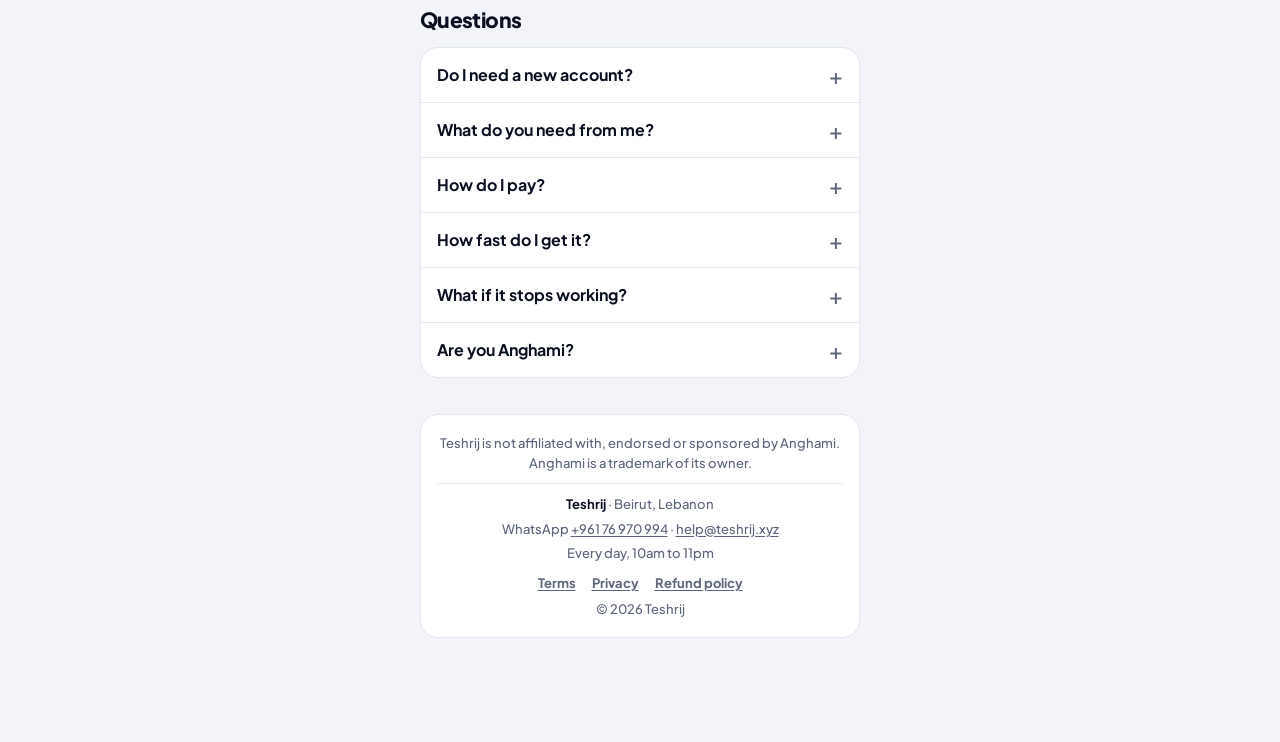
==== commit 667d7c5e: "Council pass: clearer headings and numbers, Teshrij blue, softer order message, Meta in privacy; rem" ====
--- a/anghami.html
+++ b/anghami.html
@@ -3,9 +3,9 @@
 <head>
   <meta charset="utf-8">
   <meta name="viewport" content="width=device-width, initial-scale=1, viewport-fit=cover">
-  <title>Teshrij | Anghami Plus plans from $2</title>
+  <title>Teshrij | Plans for Anghami Plus</title>
   <meta name="description" content="Teshrij, Beirut, since 2019. Anghami Plus on your own account: 1 month $2, 3 months $5, 6 months $9, 1 year $15. Order on WhatsApp.">
-  <meta name="theme-color" content="#8a3ffc">
+  <meta name="theme-color" content="#1a7bff">
   <link rel="icon" href="data:image/svg+xml,%3Csvg xmlns='http://www.w3.org/2000/svg' viewBox='0 0 32 32'%3E%3Crect width='32' height='32' rx='8' fill='%230f71f2'/%3E%3Cpath transform='translate(4 4)' d='M13 2 3 14h9l-1 8 10-12h-9l1-8z' fill='%23fff'/%3E%3C/svg%3E">
   <link rel="preconnect" href="https://fonts.googleapis.com">
   <link rel="preconnect" href="https://fonts.gstatic.com" crossorigin>
@@ -25,15 +25,6 @@
   }(window, document, 'ttq');
   </script>
   <!-- TikTok Pixel Code End -->
-  <!-- Meta Pixel OFF since 2026-11-23 (owner): Meta gets only WhatsApp-ad messages and sales, server side.
-  <script>
-  !function(f,b,e,v,n,t,s){if(f.fbq)return;n=f.fbq=function(){n.callMethod?
-  n.callMethod.apply(n,arguments):n.queue.push(arguments)};if(!f._fbq)f._fbq=n;
-  n.push=n;n.loaded=!0;n.version='2.0';n.queue=[];t=b.createElement(e);t.async=!0;
-  t.src=v;s=b.getElementsByTagName(e)[0];s.parentNode.insertBefore(t,s)}(window,
-  document,'script','https://connect.facebook.net/en_US/fbevents.js');
-  </script>
-  -->
 </head>
 <body class="theme-anghami" data-product="anghami" data-name="Anghami Plus">
   <!-- Dark hero: who we are, what it is, what it costs, why trust us -->
@@ -45,9 +36,9 @@
         <a class="msg" data-wa="Hello, can I know more about Anghami Plus?" href="https://wa.me/96176970994"><svg viewBox="0 0 24 24" aria-hidden="true"><path d="M12 2a10 10 0 0 0-8.6 15.1L2 22l5-1.3A10 10 0 1 0 12 2zm0 18.2c-1.5 0-3-.4-4.300-1.200l-.3-.2-3 .8.8-2.900-.2-.3A8.200 8.200 0 1 1 12 20.200zm4.500-6.100c-.2-.1-1.500-.700-1.700-.800-.2-.1-.4-.1-.6.1l-.8 1c-.1.2-.3.2-.5.1-1.400-.700-2.400-1.500-3.200-3-.2-.300 0-.4.1-.6l.4-.5.3-.5v-.5l-.8-1.900c-.2-.5-.4-.4-.6-.4h-.5c-.2 0-.5.1-.7.3-.900.900-1.100 2-.6 3.300a9.400 9.400 0 0 0 4.800 4.700c1.500.6 2.300.5 3 .3.6-.2 1.500-.800 1.700-1.400.1-.3.100-.6 0-.7l-.3-.2z"/></svg><span>Message us</span></a>
       </div>
       <p class="product">By Teshrij</p>
-      <h1>Anghami Plus plans <em>from $2</em></h1>
+      <h1>Teshrij plans for Anghami Plus <em>from $2</em></h1>
       <p class="lead">On your own Anghami account. Accept our invite and Plus is on, for the full period you pay for.</p>
-      <p class="trust"><span class="dotlive"></span><b>7,500+ subscribers</b> since 2019</p>
+      <p class="trust"><b>7,500+ customers</b> since 2019</p>
     </div>
   </header>
 
@@ -62,19 +53,19 @@
         </label>
         <label class="plan">
           <input type="radio" name="plan" data-item="Anghami Plus (3 months, $5)" data-plan="3 months" data-short="3 months" data-value="5">
-          <span class="box"><span class="dot"></span><span class="name">3 months<small class="save">Save 17%</small></span><span class="price">$5</span></span>
+          <span class="box"><span class="dot"></span><span class="name">3 months<small class="save">Save 17% vs 1 month</small></span><span class="price">$5</span></span>
         </label>
         <label class="plan">
           <input type="radio" name="plan" data-item="Anghami Plus (6 months, $9)" data-plan="6 months" data-short="6 months" data-value="9">
-          <span class="box"><span class="dot"></span><span class="name">6 months<small class="save">Save 25%</small></span><span class="price">$9</span></span>
+          <span class="box"><span class="dot"></span><span class="name">6 months<small class="save">Save 25% vs 1 month</small></span><span class="price">$9</span></span>
         </label>
         <label class="plan">
           <input type="radio" name="plan" data-item="Anghami Plus (1 year, $15)" data-plan="1 year" data-short="1 year" data-value="15" checked>
-          <span class="box"><span class="tag">Best value</span><span class="dot"></span><span class="name">1 year<small class="save">Save 37%</small></span><span class="price">$15</span></span>
+          <span class="box"><span class="tag">Best value</span><span class="dot"></span><span class="name">1 year<small class="save">Save 37% vs 1 month</small></span><span class="price">$15</span></span>
         </label>
       </div>
       <button type="button" class="cta go" id="go">Continue</button>
-      <p class="assure"><img src="img/whish.png" alt="" width="20" height="20"><img src="img/usdt.svg" alt="" width="20" height="20"><span>Whish or USDT · Reply within 10 minutes</span></p>
+      <p class="assure"><img src="img/whish.png" alt="" width="20" height="20"><span>Pay by Whish or USDT · We usually reply within 10 minutes</span></p>
     </section>
 
     <ul class="benefits">
@@ -83,7 +74,8 @@
       <li><svg viewBox="0 0 24 24" aria-hidden="true"><path d="M12 3l7 3v5c0 4.5-3 8.3-7 10-4-1.7-7-5.5-7-10V6l7-3z"/><path d="M9 12l2 2 4-4"/></svg><span>Trusted since 2019</span></li>
     </ul>
 
-    <h2>What customers tell us</h2>
+    <h2>What customers say about Teshrij</h2>
+    <p class="fine">Real WhatsApp messages from our customers, about our service in general. Names left out.</p>
     <!-- real messages from customers in our WhatsApp chats, names left out -->
     <div class="reviews">
       <figure><blockquote>Best customer service ever</blockquote><figcaption>Customer on WhatsApp · Oct 2025</figcaption></figure>
@@ -93,16 +85,16 @@
     </div>
 
     <ul class="proof">
-      <li><b>7,500+</b><span>subscribers</span></li>
-      <li><b>3,600+</b><span>active now</span></li>
+      <li><b>7,500+</b><span>customers</span></li>
+      <li><b>3,600+</b><span>active plans</span></li>
       <li><b>2019</b><span>open since</span></li>
     </ul>
 
     <h2>How it works</h2>
     <ol class="steps">
-      <li><b>Choose a plan</b><span>Pick your plan and confirm your order.</span></li>
+      <li><b>Choose a plan</b><span>Pick your plan and send it to us on WhatsApp.</span></li>
       <li><b>Pay by Whish or USDT</b><span>We send you the payment details on WhatsApp.</span></li>
-      <li><b>Accept the invite</b><span>Send us your Anghami profile link and your account becomes Plus.</span></li>
+      <li><b>Accept the invite</b><span>Send us your Anghami profile link, accept our invite, and your account becomes Plus.</span></li>
     </ol>
 
     <h2>Questions</h2>
@@ -110,7 +102,7 @@
       <details><summary>Do I need a new account?</summary><p>No. Plus is added to your own Anghami account.</p></details>
       <details><summary>What do you need from me?</summary><p>Only your Anghami profile link. We send you an invite, you accept it, and your account becomes Plus.</p></details>
       <details><summary>How do I pay?</summary><p>By Whish or USDT. We send you the payment details on WhatsApp.</p></details>
-      <details><summary>How fast do I get it?</summary><p>We reply within 10 minutes between 10am and 11pm, and we send the invite right after payment.</p></details>
+      <details><summary>How fast do I get it?</summary><p>We usually reply within 10 minutes between 10am and 11pm, and we send the invite right after payment.</p></details>
       <details><summary>What if it stops working?</summary><p>Message us. For the whole period you paid for, we fix it, send a new invite, or add the days you lost. See our <a href="refund.html">refund policy</a>.</p></details>
       <details><summary>Are you Anghami?</summary><p>No. Teshrij is not affiliated with, endorsed or sponsored by Anghami.</p></details>
     </div>
@@ -128,10 +120,10 @@
   <!-- the same button again, once the plan card's button is out of view -->
   <div class="bar hide" id="bar"><button type="button" class="cta go">Continue</button></div>
 
-  <!-- order confirmation: the order is sent only after a payment method is chosen -->
+  <!-- order sheet: the order is sent only after a payment method is chosen -->
   <div class="sheet" id="sheet" hidden>
     <div class="sheet-card" role="dialog" aria-modal="true" aria-labelledby="sheet-title">
-      <h3 id="sheet-title">Confirm your order</h3>
+      <h3 id="sheet-title">Your order</h3>
       <p class="sum"><span id="s-item"></span><b id="s-price"></b></p>
       <p class="label">Pay with</p>
       <div class="pays" id="pays">
@@ -139,9 +131,10 @@
         <label><input type="radio" name="pay" value="USDT"><span><img src="img/usdt.svg" alt="" width="28" height="28">USDT</span></label>
       </div>
       <p class="agree" id="s-agree"></p>
+      <p class="fine">By sending your order you agree to our <a href="terms.html">Terms</a> and <a href="refund.html">Refund policy</a>.</p>
       <a id="send" class="cta wa off">
         <svg viewBox="0 0 24 24" aria-hidden="true"><path d="M12 2a10 10 0 0 0-8.6 15.1L2 22l5-1.3A10 10 0 1 0 12 2zm0 18.2c-1.5 0-3-.4-4.300-1.200l-.3-.2-3 .8.8-2.900-.2-.3A8.200 8.200 0 1 1 12 20.200zm4.500-6.100c-.2-.1-1.500-.700-1.700-.800-.2-.1-.4-.1-.6.1l-.8 1c-.1.2-.3.2-.5.1-1.400-.700-2.400-1.500-3.200-3-.2-.300 0-.4.1-.6l.4-.5.3-.5v-.5l-.8-1.900c-.2-.5-.4-.4-.6-.4h-.5c-.2 0-.5.1-.7.3-.900.900-1.100 2-.6 3.300a9.400 9.400 0 0 0 4.800 4.700c1.500.6 2.300.5 3 .3.6-.2 1.500-.800 1.700-1.400.1-.3.100-.6 0-.7l-.3-.2z"/></svg>
-        <span>Confirm order on WhatsApp</span>
+        <span>Send order on WhatsApp</span>
       </a>
       <button type="button" id="back" class="back">Back</button>
     </div>
--- a/lp.css
+++ b/lp.css
@@ -15,12 +15,12 @@
 }
 /* one clear colour per page for the hero; green for the action, yellow for the price, on every page */
 .theme-gpt { --a1: #1a7bff; --a2: #0a45c9; --accent: #0f71f2; --tint: rgba(15, 113, 242, 0.08); }
-.theme-anghami { --a1: #8a3ffc; --a2: #5b1fd1; --accent: #7b2ff7; --tint: rgba(123, 47, 247, 0.08); }
+.theme-anghami { --a1: #1a7bff; --a2: #0a45c9; --accent: #0f71f2; --tint: rgba(15, 113, 242, 0.08); } /* Teshrij blue, same as the other pages */
 
 @media (prefers-color-scheme: dark) {
   :root { --bg: #070a13; --card: #121a2c; --text: #f3f5fa; --muted: #98a2b7; --line: #25304a; --good: #3ddc84; --shadow: 0 18px 40px rgba(0, 0, 0, 0.45); }
   .theme-gpt { --accent: #5aa2ff; --tint: rgba(90, 162, 255, 0.14); }
-  .theme-anghami { --accent: #b68cff; --tint: rgba(182, 140, 255, 0.14); }
+  .theme-anghami { --accent: #5aa2ff; --tint: rgba(90, 162, 255, 0.14); }
 }
 
 * { box-sizing: border-box; margin: 0; -webkit-tap-highlight-color: transparent; }
@@ -225,3 +225,8 @@
   * { animation: none !important; transition: none !important; }
   html { scroll-behavior: auto; }
 }
+
+/* small print: review note, terms line on the confirm sheet */
+.fine { font-size: 13px; line-height: 1.45; color: #6b7280; margin: -6px 0 14px; }
+.sheet-card .fine { margin: 10px 0 0; text-align: center; }
+.fine a { color: inherit; text-decoration: underline; }
